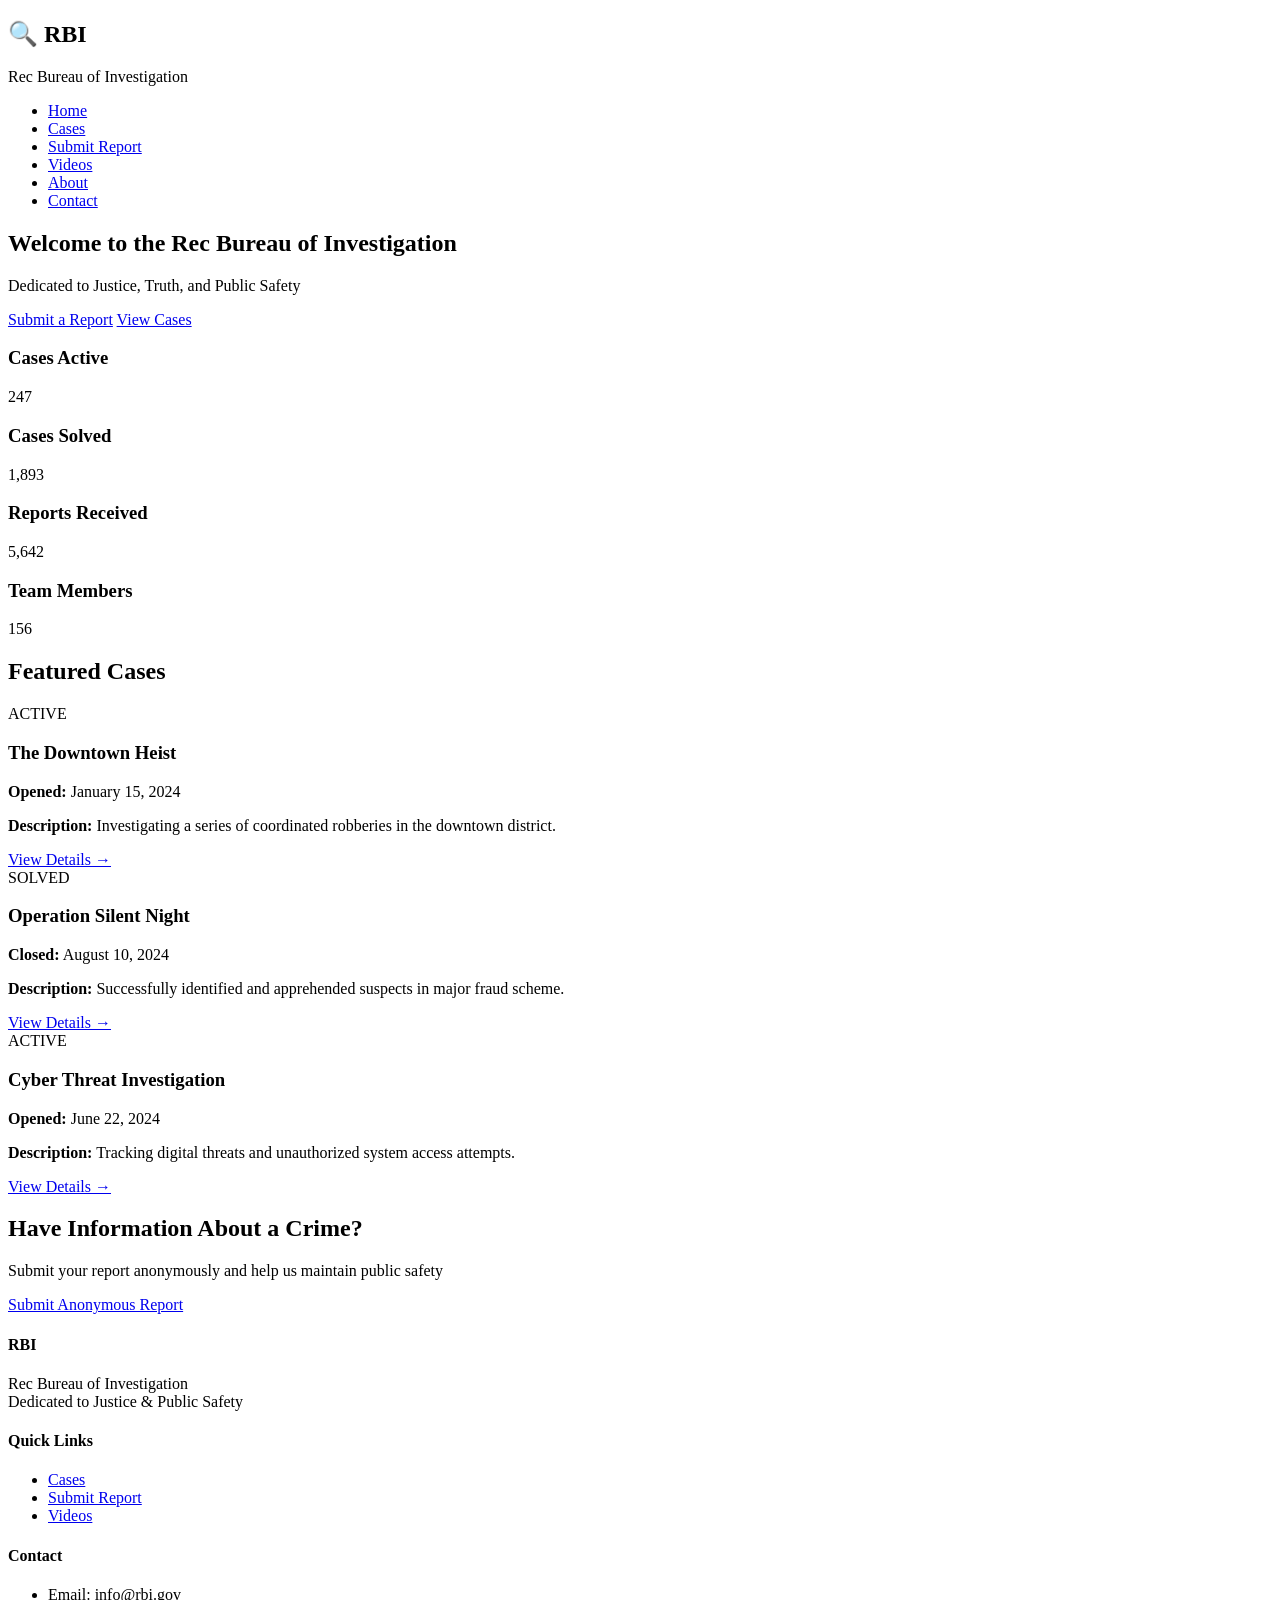
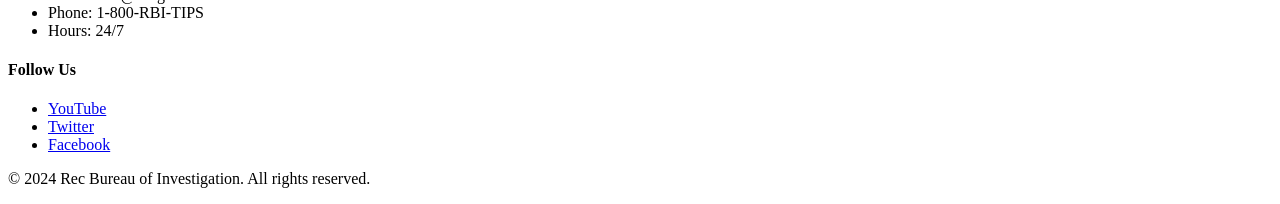
==== index.html @ 8d354717 "Add RBI website homepage" ====
<!DOCTYPE html>
<html lang="en">
<head>
    <meta charset="UTF-8">
    <meta name="viewport" content="width=device-width, initial-scale=1.0">
    <title>RBI - Rec Bureau of Investigation</title>
    <link rel="stylesheet" href="styles.css">
</head>
<body>
    <!-- Navigation -->
    <nav class="navbar">
        <div class="container">
            <div class="logo">
                <h1>🔍 RBI</h1>
                <p>Rec Bureau of Investigation</p>
            </div>
            <ul class="nav-links">
                <li><a href="index.html">Home</a></li>
                <li><a href="cases.html">Cases</a></li>
                <li><a href="submit-report.html">Submit Report</a></li>
                <li><a href="videos.html">Videos</a></li>
                <li><a href="about.html">About</a></li>
                <li><a href="contact.html">Contact</a></li>
            </ul>
        </div>
    </nav>

    <!-- Hero Section -->
    <section class="hero">
        <div class="hero-content">
            <h1>Welcome to the Rec Bureau of Investigation</h1>
            <p>Dedicated to Justice, Truth, and Public Safety</p>
            <div class="hero-buttons">
                <a href="submit-report.html" class="btn btn-primary">Submit a Report</a>
                <a href="cases.html" class="btn btn-secondary">View Cases</a>
            </div>
        </div>
    </section>

    <!-- Quick Stats -->
    <section class="stats">
        <div class="container">
            <div class="stat-card">
                <h3>Cases Active</h3>
                <p class="stat-number">247</p>
            </div>
            <div class="stat-card">
                <h3>Cases Solved</h3>
                <p class="stat-number">1,893</p>
            </div>
            <div class="stat-card">
                <h3>Reports Received</h3>
                <p class="stat-number">5,642</p>
            </div>
            <div class="stat-card">
                <h3>Team Members</h3>
                <p class="stat-number">156</p>
            </div>
        </div>
    </section>

    <!-- Featured Cases -->
    <section class="featured-section">
        <div class="container">
            <h2>Featured Cases</h2>
            <div class="cases-grid">
                <div class="case-card">
                    <div class="case-status active">ACTIVE</div>
                    <h3>The Downtown Heist</h3>
                    <p><strong>Opened:</strong> January 15, 2024</p>
                    <p><strong>Description:</strong> Investigating a series of coordinated robberies in the downtown district.</p>
                    <a href="cases.html" class="read-more">View Details →</a>
                </div>
                <div class="case-card">
                    <div class="case-status solved">SOLVED</div>
                    <h3>Operation Silent Night</h3>
                    <p><strong>Closed:</strong> August 10, 2024</p>
                    <p><strong>Description:</strong> Successfully identified and apprehended suspects in major fraud scheme.</p>
                    <a href="cases.html" class="read-more">View Details →</a>
                </div>
                <div class="case-card">
                    <div class="case-status active">ACTIVE</div>
                    <h3>Cyber Threat Investigation</h3>
                    <p><strong>Opened:</strong> June 22, 2024</p>
                    <p><strong>Description:</strong> Tracking digital threats and unauthorized system access attempts.</p>
                    <a href="cases.html" class="read-more">View Details →</a>
                </div>
            </div>
        </div>
    </section>

    <!-- Call to Action -->
    <section class="cta-section">
        <div class="container">
            <div class="cta-content">
                <h2>Have Information About a Crime?</h2>
                <p>Submit your report anonymously and help us maintain public safety</p>
                <a href="submit-report.html" class="btn btn-primary btn-large">Submit Anonymous Report</a>
            </div>
        </div>
    </section>

    <!-- Footer -->
    <footer class="footer">
        <div class="container">
            <div class="footer-content">
                <div class="footer-section">
                    <h4>RBI</h4>
                    <p>Rec Bureau of Investigation<br>Dedicated to Justice & Public Safety</p>
                </div>
                <div class="footer-section">
                    <h4>Quick Links</h4>
                    <ul>
                        <li><a href="cases.html">Cases</a></li>
                        <li><a href="submit-report.html">Submit Report</a></li>
                        <li><a href="videos.html">Videos</a></li>
                    </ul>
                </div>
                <div class="footer-section">
                    <h4>Contact</h4>
                    <ul>
                        <li>Email: info@rbi.gov</li>
                        <li>Phone: 1-800-RBI-TIPS</li>
                        <li>Hours: 24/7</li>
                    </ul>
                </div>
                <div class="footer-section">
                    <h4>Follow Us</h4>
                    <ul>
                        <li><a href="#youtube">YouTube</a></li>
                        <li><a href="#twitter">Twitter</a></li>
                        <li><a href="#facebook">Facebook</a></li>
                    </ul>
                </div>
            </div>
            <div class="footer-bottom">
                <p>&copy; 2024 Rec Bureau of Investigation. All rights reserved.</p>
            </div>
        </div>
    </footer>

    <script src="script.js"></script>
</body>
</html>
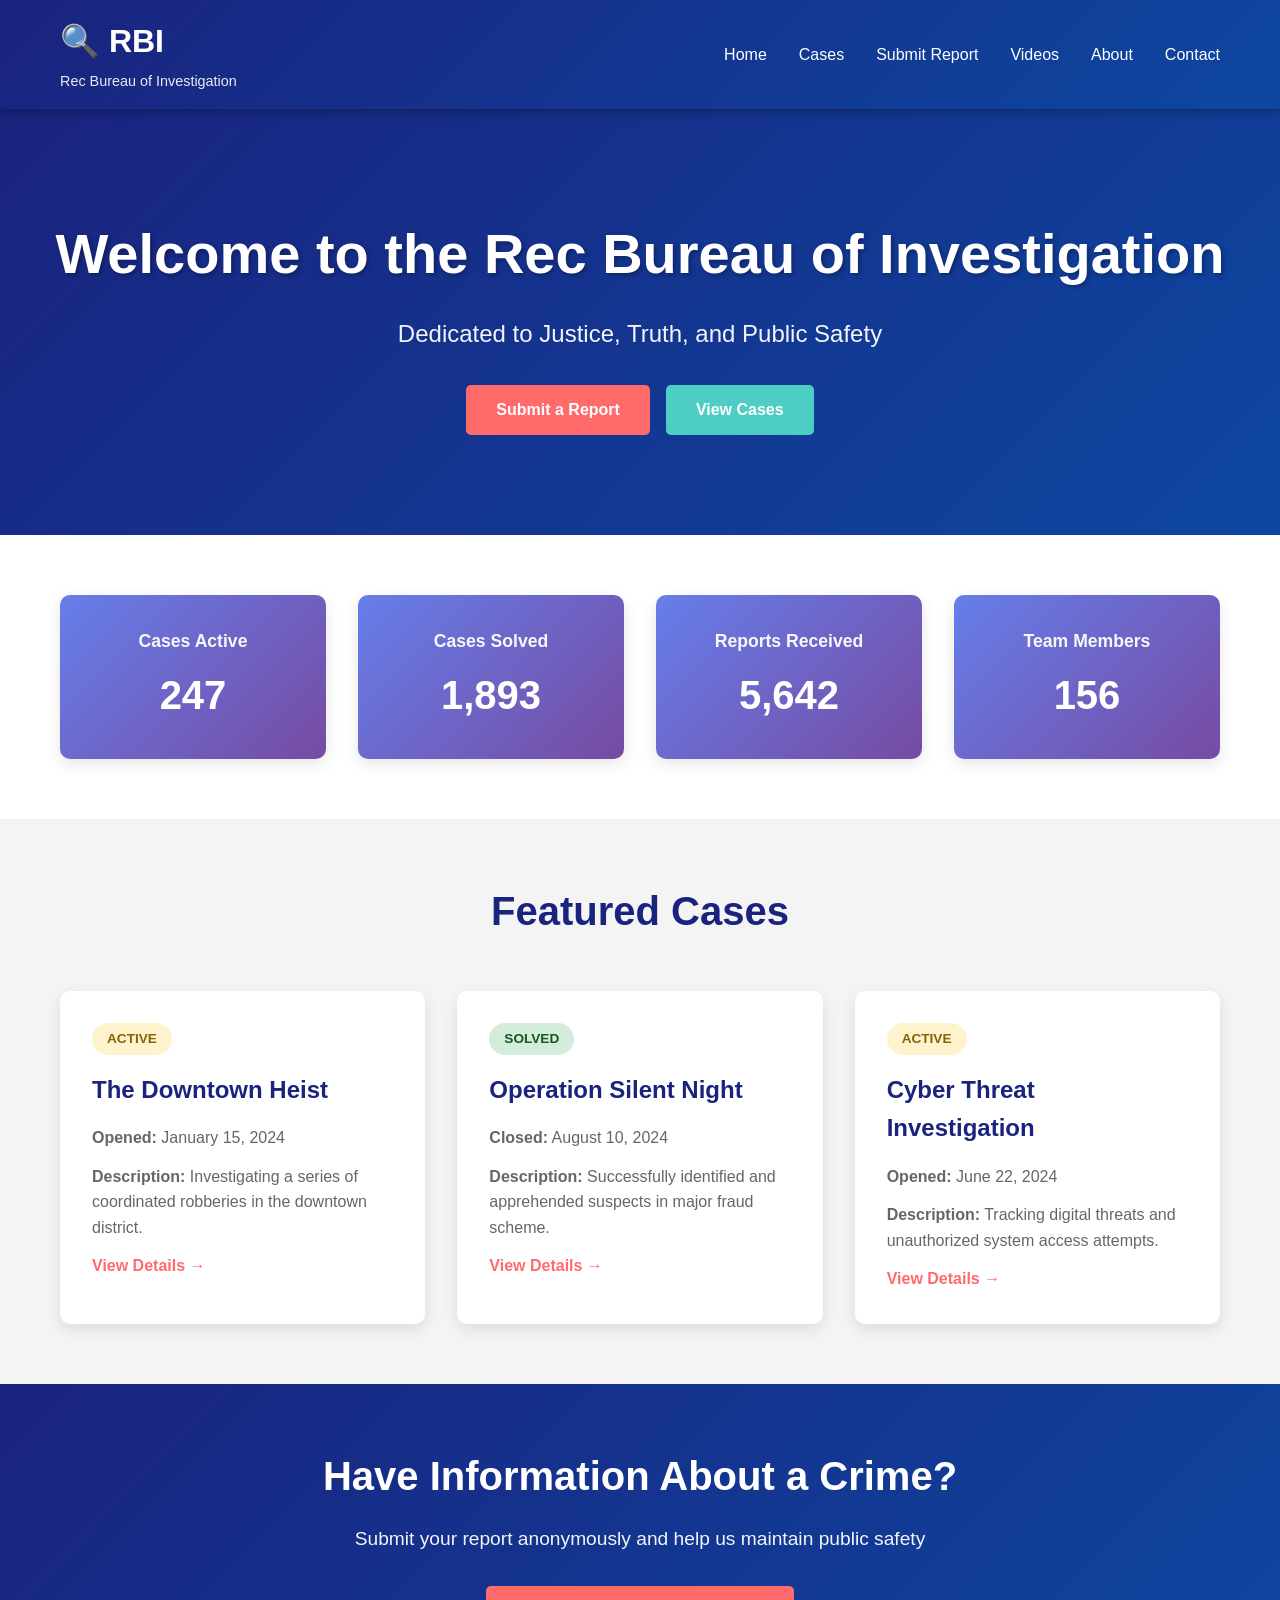
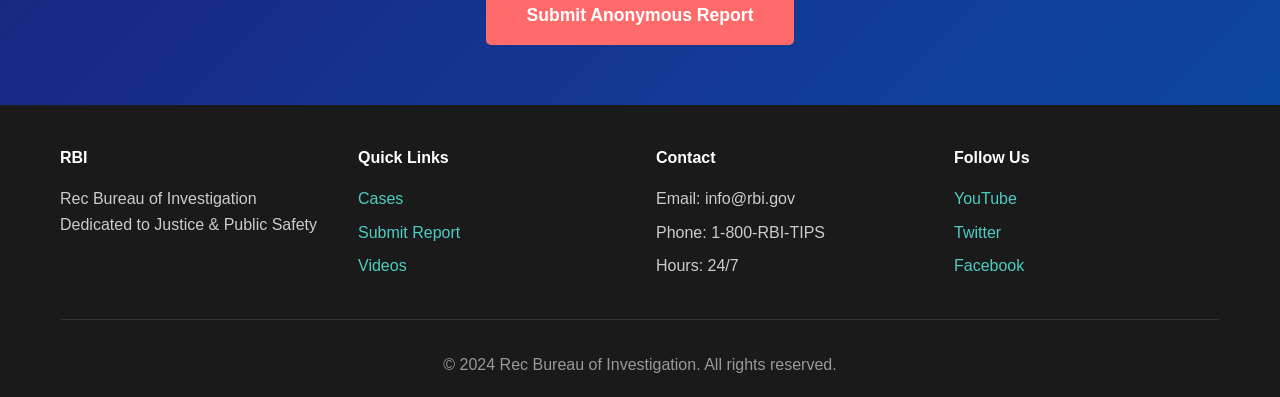
==== commit 89d70039: "Initial commit: RBI website with homepage, styles, and pages" ====
--- a/index.html
+++ b/index.html
@@ -141,4 +141,4 @@
 
     <script src="script.js"></script>
 </body>
-</html>
+</html>
--- a/styles.css
+++ b/styles.css
@@ -0,0 +1,329 @@
+* {
+    margin: 0;
+    padding: 0;
+    box-sizing: border-box;
+}
+
+body {
+    font-family: 'Segoe UI', Tahoma, Geneva, Verdana, sans-serif;
+    line-height: 1.6;
+    color: #333;
+    background-color: #f4f4f4;
+}
+
+.container {
+    max-width: 1200px;
+    margin: 0 auto;
+    padding: 0 20px;
+}
+
+/* Navigation */
+.navbar {
+    background: linear-gradient(135deg, #1a237e 0%, #0d47a1 100%);
+    color: white;
+    padding: 1rem 0;
+    position: sticky;
+    top: 0;
+    z-index: 1000;
+    box-shadow: 0 2px 10px rgba(0, 0, 0, 0.3);
+}
+
+.navbar .container {
+    display: flex;
+    justify-content: space-between;
+    align-items: center;
+}
+
+.logo h1 {
+    font-size: 2rem;
+    margin-bottom: 0.2rem;
+}
+
+.logo p {
+    font-size: 0.9rem;
+    opacity: 0.9;
+}
+
+.nav-links {
+    display: flex;
+    list-style: none;
+    gap: 2rem;
+}
+
+.nav-links a {
+    color: white;
+    text-decoration: none;
+    font-weight: 500;
+    transition: opacity 0.3s;
+}
+
+.nav-links a:hover {
+    opacity: 0.8;
+    text-decoration: underline;
+}
+
+/* Hero Section */
+.hero {
+    background: linear-gradient(135deg, #1a237e 0%, #0d47a1 100%);
+    color: white;
+    padding: 100px 20px;
+    text-align: center;
+}
+
+.hero-content h1 {
+    font-size: 3.5rem;
+    margin-bottom: 1rem;
+    text-shadow: 2px 2px 4px rgba(0, 0, 0, 0.3);
+}
+
+.hero-content p {
+    font-size: 1.5rem;
+    margin-bottom: 2rem;
+    opacity: 0.95;
+}
+
+.hero-buttons {
+    display: flex;
+    gap: 1rem;
+    justify-content: center;
+    flex-wrap: wrap;
+}
+
+/* Buttons */
+.btn {
+    display: inline-block;
+    padding: 12px 30px;
+    border-radius: 5px;
+    text-decoration: none;
+    font-weight: 600;
+    transition: all 0.3s;
+    cursor: pointer;
+    border: none;
+    font-size: 1rem;
+}
+
+.btn-primary {
+    background-color: #ff6b6b;
+    color: white;
+}
+
+.btn-primary:hover {
+    background-color: #ee5a52;
+    transform: translateY(-2px);
+    box-shadow: 0 5px 15px rgba(255, 107, 107, 0.4);
+}
+
+.btn-secondary {
+    background-color: #4ecdc4;
+    color: white;
+}
+
+.btn-secondary:hover {
+    background-color: #45b7aa;
+    transform: translateY(-2px);
+    box-shadow: 0 5px 15px rgba(78, 205, 196, 0.4);
+}
+
+.btn-large {
+    padding: 15px 40px;
+    font-size: 1.1rem;
+}
+
+/* Stats Section */
+.stats {
+    background-color: white;
+    padding: 60px 20px;
+}
+
+.stats .container {
+    display: grid;
+    grid-template-columns: repeat(auto-fit, minmax(200px, 1fr));
+    gap: 2rem;
+}
+
+.stat-card {
+    text-align: center;
+    padding: 2rem;
+    background: linear-gradient(135deg, #667eea 0%, #764ba2 100%);
+    color: white;
+    border-radius: 10px;
+    box-shadow: 0 5px 15px rgba(0, 0, 0, 0.1);
+    transition: transform 0.3s;
+}
+
+.stat-card:hover {
+    transform: translateY(-5px);
+}
+
+.stat-card h3 {
+    font-size: 1.1rem;
+    margin-bottom: 0.5rem;
+    opacity: 0.95;
+}
+
+.stat-number {
+    font-size: 2.5rem;
+    font-weight: bold;
+}
+
+/* Featured Section */
+.featured-section {
+    padding: 60px 20px;
+    background-color: #f4f4f4;
+}
+
+.featured-section h2 {
+    text-align: center;
+    font-size: 2.5rem;
+    margin-bottom: 3rem;
+    color: #1a237e;
+}
+
+.cases-grid {
+    display: grid;
+    grid-template-columns: repeat(auto-fit, minmax(300px, 1fr));
+    gap: 2rem;
+}
+
+.case-card {
+    background: white;
+    border-radius: 10px;
+    padding: 2rem;
+    box-shadow: 0 5px 15px rgba(0, 0, 0, 0.1);
+    transition: all 0.3s;
+    position: relative;
+}
+
+.case-card:hover {
+    transform: translateY(-5px);
+    box-shadow: 0 10px 25px rgba(0, 0, 0, 0.15);
+}
+
+.case-status {
+    display: inline-block;
+    padding: 5px 15px;
+    border-radius: 20px;
+    font-size: 0.85rem;
+    font-weight: bold;
+    margin-bottom: 1rem;
+}
+
+.case-status.active {
+    background-color: #fff3cd;
+    color: #856404;
+}
+
+.case-status.solved {
+    background-color: #d4edda;
+    color: #155724;
+}
+
+.case-card h3 {
+    color: #1a237e;
+    margin-bottom: 1rem;
+    font-size: 1.5rem;
+}
+
+.case-card p {
+    color: #666;
+    margin-bottom: 0.8rem;
+    line-height: 1.6;
+}
+
+.read-more {
+    color: #ff6b6b;
+    text-decoration: none;
+    font-weight: 600;
+    transition: color 0.3s;
+}
+
+.read-more:hover {
+    color: #ee5a52;
+}
+
+/* CTA Section */
+.cta-section {
+    background: linear-gradient(135deg, #1a237e 0%, #0d47a1 100%);
+    color: white;
+    padding: 60px 20px;
+    text-align: center;
+}
+
+.cta-content h2 {
+    font-size: 2.5rem;
+    margin-bottom: 1rem;
+}
+
+.cta-content p {
+    font-size: 1.2rem;
+    margin-bottom: 2rem;
+    opacity: 0.95;
+}
+
+/* Footer */
+.footer {
+    background-color: #1a1a1a;
+    color: #ccc;
+    padding: 40px 20px 20px;
+}
+
+.footer-content {
+    display: grid;
+    grid-template-columns: repeat(auto-fit, minmax(250px, 1fr));
+    gap: 2rem;
+    margin-bottom: 2rem;
+}
+
+.footer-section h4 {
+    color: white;
+    margin-bottom: 1rem;
+}
+
+.footer-section ul {
+    list-style: none;
+}
+
+.footer-section ul li {
+    margin-bottom: 0.5rem;
+}
+
+.footer-section a {
+    color: #4ecdc4;
+    text-decoration: none;
+    transition: color 0.3s;
+}
+
+.footer-section a:hover {
+    color: white;
+}
+
+.footer-bottom {
+    text-align: center;
+    padding-top: 2rem;
+    border-top: 1px solid #333;
+    color: #999;
+}
+
+/* Responsive */
+@media (max-width: 768px) {
+    .nav-links {
+        flex-direction: column;
+        gap: 1rem;
+    }
+
+    .hero-content h1 {
+        font-size: 2rem;
+    }
+
+    .featured-section h2 {
+        font-size: 1.8rem;
+    }
+
+    .hero-buttons {
+        flex-direction: column;
+    }
+
+    .btn {
+        width: 100%;
+    }
+}
